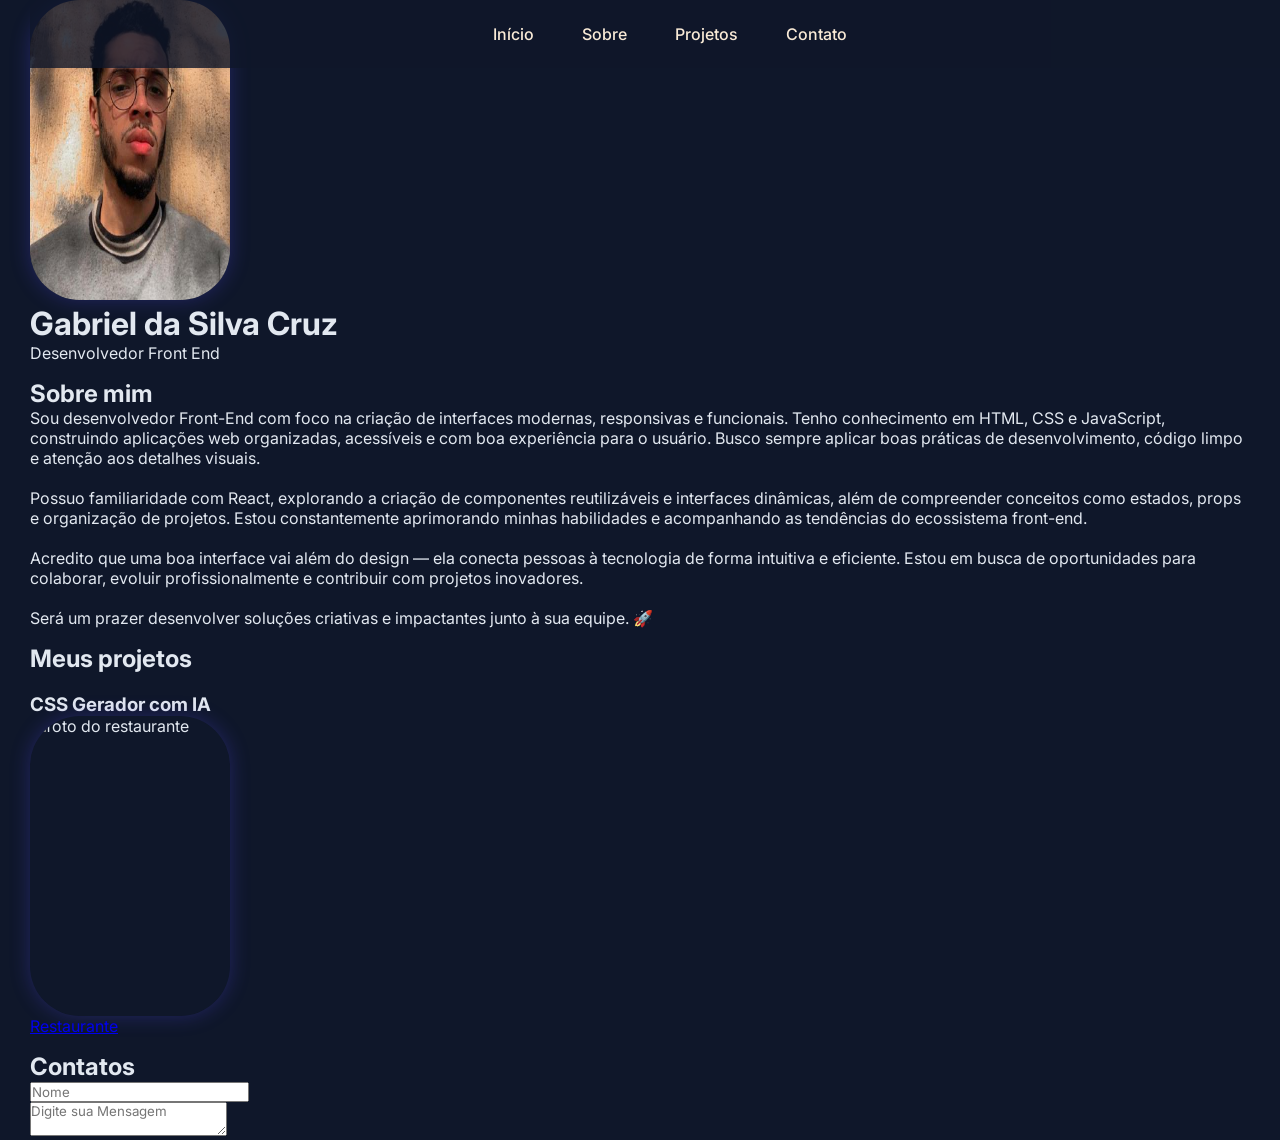
==== Portfolio/index.html @ a87facb9 "Primeiro commit do portfólio" ====
<!DOCTYPE html>
<html lang="pt-br">

<head>
    <meta charset="UTF-8">
    <meta name="viewport" content="width=device-width, initial-scale=1.0">
    <link rel="stylesheet" href="styles.css">
    <link rel="preconnect" href="https://fonts.googleapis.com">
    <link rel="preconnect" href="https://fonts.gstatic.com" crossorigin>
    <link
        href="https://fonts.googleapis.com/css2?family=Inter:ital,opsz,wght@0,14..32,100..900;1,14..32,100..900&display=swap"
        rel="stylesheet">
    <title>Portfólio</title>
</head>

<body>
    <nav class="navegacao">
        <ul class="menu">
            <li>
                <a href="#inicio" class="menu-link">Início</a>
            </li>
            <li>
                <a href="#sobre" class="menu-link">Sobre</a>
            </li>
            <li>
                <a href="#projetos" class="menu-link">Projetos</a>
            </li>
            <li>
                <a href="#contato" class="menu-link">Contato</a>
            </li>
        </ul>
    </nav>
    <main id="inicio" class="cabecalho">
            <img src="imagens/Gabriel.jpg" class="minha-foto" />
            <h1>Gabriel da Silva Cruz</h1>
            <p>Desenvolvedor Front End</p>
    </main>

    <section id="sobre" class="sobre">
        <h2 class="sobre-titulo">Sobre mim</h2>
        <div class="sobre-caixa">
            <p class="sobre-paragrafo">
                Sou desenvolvedor Front-End com foco na criação de interfaces modernas, responsivas e funcionais. Tenho
                conhecimento em HTML, CSS e JavaScript, construindo aplicações web organizadas, acessíveis e com boa
                experiência para o usuário. Busco sempre aplicar boas práticas de desenvolvimento, código limpo e
                atenção aos detalhes visuais.
                <br>
                <br>

                Possuo familiaridade com React, explorando a criação de componentes reutilizáveis e interfaces
                dinâmicas, além de compreender conceitos como estados, props e organização de projetos. Estou
                constantemente aprimorando minhas habilidades e acompanhando as tendências do ecossistema front-end.
                <br>
                <br>

                Acredito que uma boa interface vai além do design — ela conecta pessoas à tecnologia de forma intuitiva
                e eficiente. Estou em busca de oportunidades para colaborar, evoluir profissionalmente e contribuir com
                projetos inovadores.
                <br>
                <br>

                Será um prazer desenvolver soluções criativas e impactantes junto à sua equipe. 🚀
            </p>
        </div>
    </section>

    <section id="projetos" class="projetos">
        <h2>Meus projetos</h2>
        <div class="projetos-caixa">

            <!-- CSS Gerador com IA-->

            <div class="projetos-card">
                <img src="" alt="" class="projetos-imagem">
                <h3 class="projeto-css">CSS Gerador com IA </h3>
            </div>

            <!-- Restaurante -->

            <div class="projeto-restaurante">
                <img src="/imagens/restaurante.png" alt="foto do restaurante" class="imagem-restaurante">
                <a target="_blank" href="/projetos/restaurante/restaurante.html" class="projeto-css">Restaurante</a>
            </div>
        </div>
    </section>

            <!-- Contatos -->
             
    <section id="contatos" class="contatos">
        <h2 class="contatos-titulo">Contatos</h2>
        <form class="formulario-contato" id="formulario">
            <div class="nome-form">
                <input placeholder="Nome" class="campo-form">
            </div>
            <div class="grupo-form">
                <textarea class="text-form" placeholder="Digite sua Mensagem"></textarea>
            </div>
        </form>
    </section>

</body>

</html>
---- Portfolio/styles.css ----
* {
    margin: 0;
    padding: 0;
    box-sizing: border-box;
    font-family: "Inter", sans-serif;
}

html {
    scroll-behavior: smooth;
}

:root{
    --primaria: #4f46e5;
    --secundaria:#7c3aed;
    --escuro: #0f172a;
    --maisEscuro: #0a0f1c;
    --claro: #e2e8f0;
    --vidro: rgba(255, 255, 255, 0.1);

}

body {
    color: var(--claro);
    background-color: var(--escuro);
    display: flex;
    flex-direction: column;
    gap: 16px;
    margin-left: 30px;
    margin-right: 30px;
}

.navegacao {
    position: fixed;
    background: rgba(15, 23, 42, 0.8);
    width: 100%;
    z-index: 100;
    padding: 1.5rem;
}

.menu{
    display: flex;
    list-style: none;
    gap: 3rem;
    justify-content: center;
}

.menu-link{
    text-decoration: none;
    color: antiquewhite;
    font-weight: 500;
    position: relative;
    padding: 0.5 rem 0;
}

.menu-link::after{
    content: "";
    height: 2px;
    width: 0;
    position: absolute;
    bottom: 0;
    left: 0;
    background: linear-gradient(90deg, var(--primaria), var(--secundaria));
    transition: width 0.5s ease;
}

.menu-link:hover::after{
    width: 100%;
}

.minha-foto{
    width: 200px;
    height: 300px;
    box-shadow: 0 0 20px rgba(79,70,229, 0.3);
    border-radius: 50px;
    border: 4px var(--vidro);
    
}

.sobre{
    display: grid;
    flex-direction: row;

}

.sobre-titulo{
    display: grid;
    

}

.sobre-caixa{
    display: grid;
    
}

.sobre-paragrafo{
    display: grid;

    
}

.projeto-restaurante{
    display: flex;
    flex-direction: column;
    justify-content: center;
}

.imagem-restaurante{
    width: 200px;
    height: 300px;
    box-shadow: 0 0 20px rgba(79,70,229, 0.3);
    border-radius: 50px;
    border: 4px var(--vidro);
}
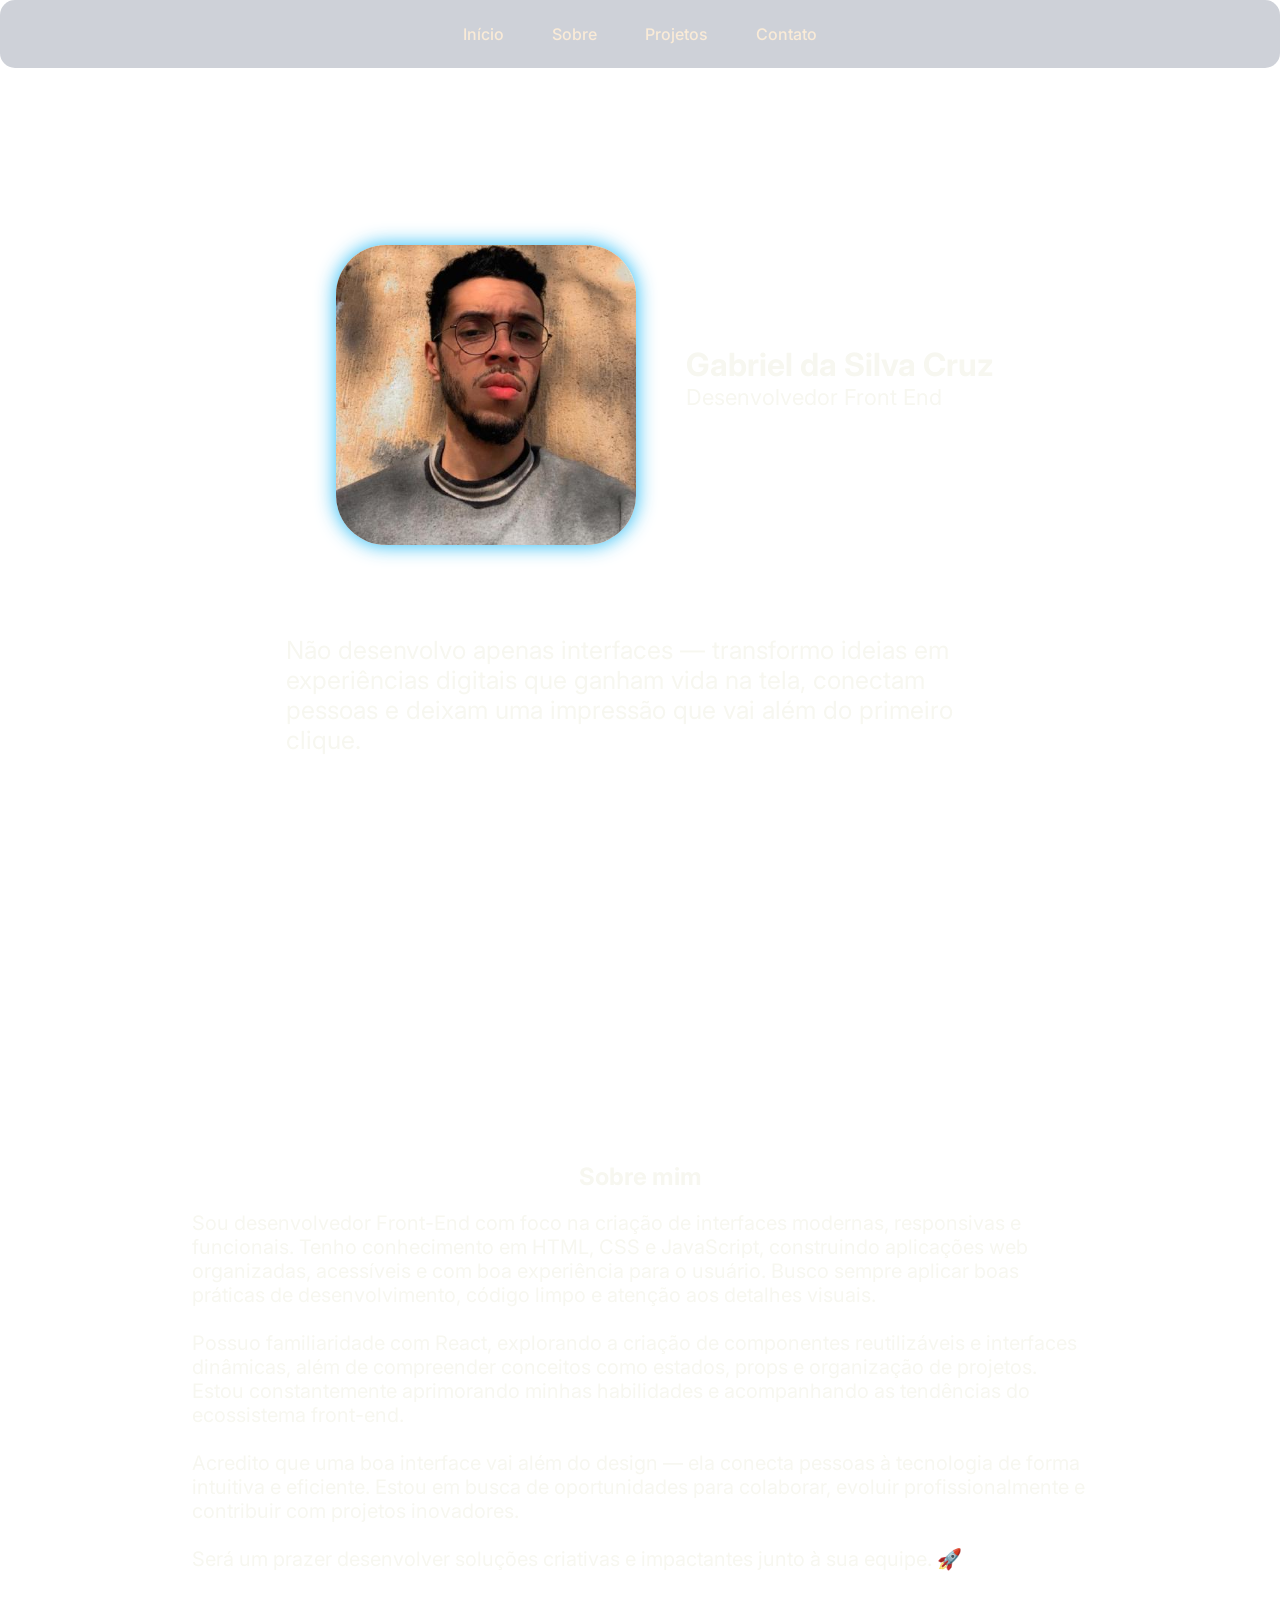
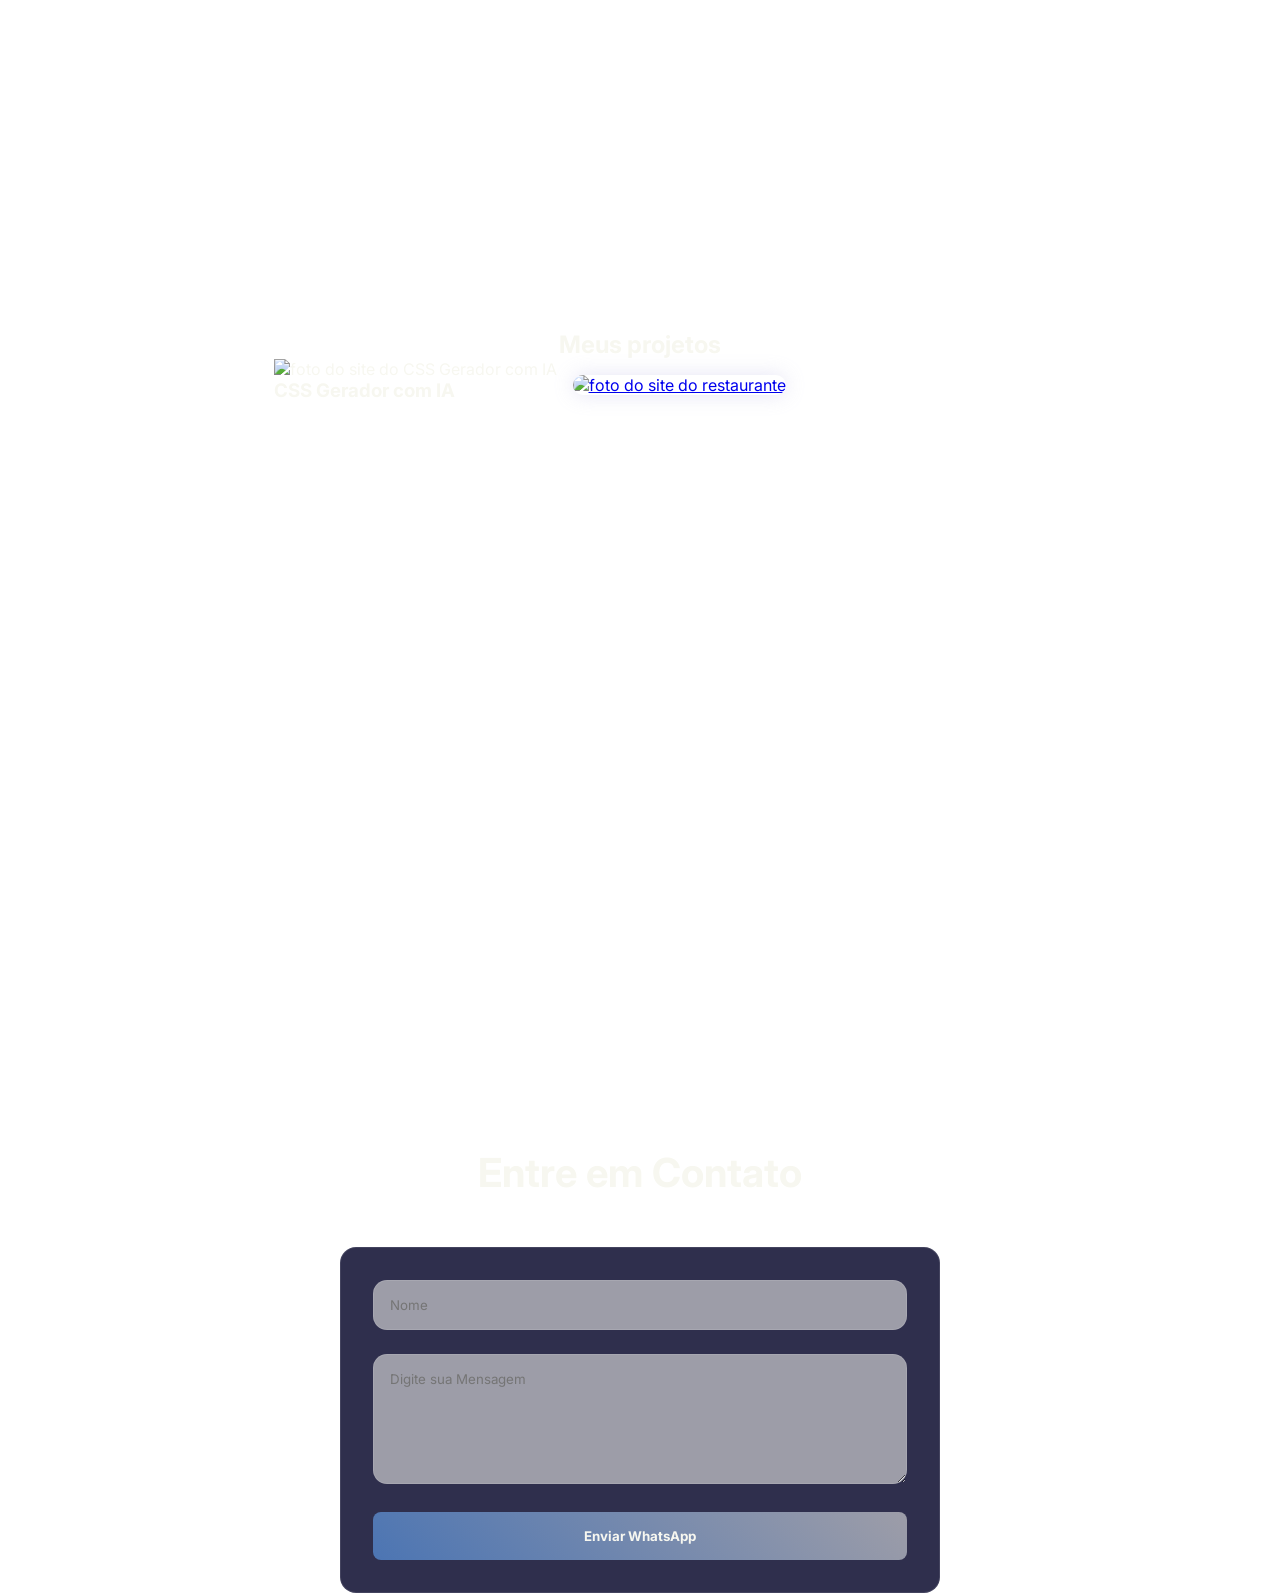
==== commit bf413d10: "finalização da funcionalidade de mensagem" ====
--- a/Portfolio/index.html
+++ b/Portfolio/index.html
@@ -1,103 +1,139 @@
 <!DOCTYPE html>
 <html lang="pt-br">
 
-<head>
-    <meta charset="UTF-8">
-    <meta name="viewport" content="width=device-width, initial-scale=1.0">
-    <link rel="stylesheet" href="styles.css">
-    <link rel="preconnect" href="https://fonts.googleapis.com">
-    <link rel="preconnect" href="https://fonts.gstatic.com" crossorigin>
-    <link
-        href="https://fonts.googleapis.com/css2?family=Inter:ital,opsz,wght@0,14..32,100..900;1,14..32,100..900&display=swap"
-        rel="stylesheet">
-    <title>Portfólio</title>
-</head>
+    <head>
+        <meta charset="UTF-8">
+        <meta name="viewport" content="width=device-width, initial-scale=1.0">
+        <link rel="stylesheet" href="styles.css">
+        <link rel="preconnect" href="https://fonts.googleapis.com">
+        <link rel="preconnect" href="https://fonts.gstatic.com" crossorigin>
+        <link
+            href="https://fonts.googleapis.com/css2?family=Inter:ital,opsz,wght@0,14..32,100..900;1,14..32,100..900&display=swap"
+            rel="stylesheet">
+        <title>Portfólio</title>
+    </head>
 
-<body>
-    <nav class="navegacao">
-        <ul class="menu">
-            <li>
-                <a href="#inicio" class="menu-link">Início</a>
-            </li>
-            <li>
-                <a href="#sobre" class="menu-link">Sobre</a>
-            </li>
-            <li>
-                <a href="#projetos" class="menu-link">Projetos</a>
-            </li>
-            <li>
-                <a href="#contato" class="menu-link">Contato</a>
-            </li>
-        </ul>
-    </nav>
-    <main id="inicio" class="cabecalho">
-            <img src="imagens/Gabriel.jpg" class="minha-foto" />
-            <h1>Gabriel da Silva Cruz</h1>
-            <p>Desenvolvedor Front End</p>
-    </main>
+    <body>
+        <nav class="navegacao">
+            <ul class="menu">
+                <li>
+                    <a href="#inicio" class="menu-link">Início</a>
+                </li>
+                <li>
+                    <a href="#sobre" class="menu-link">Sobre</a>
+                </li>
+                <li>
+                    <a href="#projetos" class="menu-link">Projetos</a>
+                </li>
+                <li>
+                    <a href="#contato" class="menu-link">Contato</a>
+                </li>
+            </ul>
+        </nav>
 
-    <section id="sobre" class="sobre">
-        <h2 class="sobre-titulo">Sobre mim</h2>
-        <div class="sobre-caixa">
-            <p class="sobre-paragrafo">
-                Sou desenvolvedor Front-End com foco na criação de interfaces modernas, responsivas e funcionais. Tenho
-                conhecimento em HTML, CSS e JavaScript, construindo aplicações web organizadas, acessíveis e com boa
-                experiência para o usuário. Busco sempre aplicar boas práticas de desenvolvimento, código limpo e
-                atenção aos detalhes visuais.
-                <br>
-                <br>
+        <div class="corpo1">
+            <main id="inicio" class="cabecalho">
+                <div class="grupo-primeira-info">
+                    <img src="imagens/Gabriel.jpg" class="minha-foto" />
+                    <div class="primeira-info">
+                        <h1>Gabriel da Silva Cruz</h1>
+                        <p class="primeira-info-paragrafo">Desenvolvedor Front End</p>
+                    </div>
+                </div>
+                <div class="segunda-info">
+                    <p class="segunda-info-paragrafo"> Não desenvolvo apenas interfaces — transformo ideias em experiências
+                    digitais que ganham vida na tela, conectam pessoas e deixam uma impressão que vai além do primeiro
+                    clique. </p>
+                </div>
+            </main>
+        </div>
 
-                Possuo familiaridade com React, explorando a criação de componentes reutilizáveis e interfaces
-                dinâmicas, além de compreender conceitos como estados, props e organização de projetos. Estou
-                constantemente aprimorando minhas habilidades e acompanhando as tendências do ecossistema front-end.
-                <br>
-                <br>
+            <section id="sobre" class="sobre">
+                <h2 class="sobre-titulo">Sobre mim</h2>
+                <div class="sobre-caixa">
+                    <p class="sobre-paragrafo">
+                        Sou desenvolvedor Front-End com foco na criação de interfaces modernas, responsivas e funcionais.
+                        Tenho
+                        conhecimento em HTML, CSS e JavaScript, construindo aplicações web organizadas, acessíveis e com boa
+                        experiência para o usuário. Busco sempre aplicar boas práticas de desenvolvimento, código limpo e
+                        atenção aos detalhes visuais.
+                        <br>
+                        <br>
 
-                Acredito que uma boa interface vai além do design — ela conecta pessoas à tecnologia de forma intuitiva
-                e eficiente. Estou em busca de oportunidades para colaborar, evoluir profissionalmente e contribuir com
-                projetos inovadores.
-                <br>
-                <br>
+                        Possuo familiaridade com React, explorando a criação de componentes reutilizáveis e interfaces
+                        dinâmicas, além de compreender conceitos como estados, props e organização de projetos. Estou
+                        constantemente aprimorando minhas habilidades e acompanhando as tendências do ecossistema front-end.
+                        <br>
+                        <br>
 
-                Será um prazer desenvolver soluções criativas e impactantes junto à sua equipe. 🚀
-            </p>
-        </div>
-    </section>
+                        Acredito que uma boa interface vai além do design — ela conecta pessoas à tecnologia de forma
+                        intuitiva
+                        e eficiente. Estou em busca de oportunidades para colaborar, evoluir profissionalmente e contribuir
+                        com
+                        projetos inovadores.
+                        <br>
+                        <br>
 
-    <section id="projetos" class="projetos">
-        <h2>Meus projetos</h2>
-        <div class="projetos-caixa">
+                        Será um prazer desenvolver soluções criativas e impactantes junto à sua equipe. 🚀
+                    </p>
+                </div>
+            </section>
+
+            <section id="projetos" class="projetos">
+                <h2>Meus projetos</h2>
+
+                <div class="projetos-caixa">
 
             <!-- CSS Gerador com IA-->
 
-            <div class="projetos-card">
-                <img src="" alt="" class="projetos-imagem">
-                <h3 class="projeto-css">CSS Gerador com IA </h3>
-            </div>
+                    <div class="projetos-card">
+                        <a>
+                            <img src="" alt="foto do site do CSS Gerador com IA" class="projetos-imagem">
+                            <h3 class="projeto-css">CSS Gerador com IA </h3>
+                        </a>
+                    </div>
 
             <!-- Restaurante -->
 
-            <div class="projeto-restaurante">
-                <img src="/imagens/restaurante.png" alt="foto do restaurante" class="imagem-restaurante">
-                <a target="_blank" href="/projetos/restaurante/restaurante.html" class="projeto-css">Restaurante</a>
-            </div>
-        </div>
-    </section>
+                    <div class="projeto-card-restaurante">
+                        <a target="_blank" href="/projetos/restaurante/restaurante.html" class="projeto-restaurante">
+                            <img src="/imagens/projetos/restaurante.png" alt="foto do site do restaurante" class="imagem-restaurante">
+                        </a>
+                    </div>
+                </div>
+            </section>
 
             <!-- Contatos -->
-             
-    <section id="contatos" class="contatos">
-        <h2 class="contatos-titulo">Contatos</h2>
-        <form class="formulario-contato" id="formulario">
-            <div class="nome-form">
-                <input placeholder="Nome" class="campo-form">
-            </div>
-            <div class="grupo-form">
-                <textarea class="text-form" placeholder="Digite sua Mensagem"></textarea>
-            </div>
-        </form>
-    </section>
 
-</body>
+            <section id="contato" class="contato">
+                <h2 class="contatos-titulo">Entre em Contato</h2>
+                <form class="formulario-contato" id="formulario" onsubmit="enviarWhats(event)">
+                    <div class="grupo-form">
+                        <input placeholder="Nome" class="campo-form" id="nome">
+                    </div>
+                    <div class="grupo-form">
+                        <textarea class="campo-form" placeholder="Digite sua Mensagem" id="mensagem" rows="6"></textarea>
+                    </div>
+                    <button type="submit" class="botao-form">Enviar WhatsApp</button>
+                </form>
+            </section>
+        <script>
+            function enviarWhats(event){
+                event.preventDefault()
+
+            const nome = document.getElementById('nome').value;
+            const mensagem = document.getElementById('mensagem').value;
+            const telefone = '5511994850356'
+
+            const texto = `Olá! Me chamo ${nome}, ${mensagem}`
+            const msgFormatada = encodeURIComponent(texto)
+
+            const url = `https://wa.me/${telefone}?text=${msgFormatada}`
+
+            window.open(url, '_blank')
+            }
+
+        </script>
+    </body>
 
 </html>
--- a/Portfolio/styles.css
+++ b/Portfolio/styles.css
@@ -10,31 +10,36 @@
 }
 
 :root{
-    --primaria: #4f46e5;
-    --secundaria:#7c3aed;
-    --escuro: #0f172a;
-    --maisEscuro: #0a0f1c;
-    --claro: #e2e8f0;
+    --primaria: #4c75b3;
+    --secundaria:#9d9da8;
+    --escuro: #303044;
+    --maisEscuro: #0A0F19;
+    --claro: #f7f7f0;
     --vidro: rgba(255, 255, 255, 0.1);
 
 }
 
 body {
+    width: 100%;
+    height: 100%;
+    background-image: url(/imagens/fundo/fundo.png);
+    background-repeat: no-repeat;
+    background-size: cover;
+    background-position: center;
+    display: flex;
+    flex-direction: column;
+    gap: 16px;
     color: var(--claro);
-    background-color: var(--escuro);
-    display: flex;
-    flex-direction: column;
-    gap: 16px;
-    margin-left: 30px;
-    margin-right: 30px;
-}
+}
+
 
 .navegacao {
     position: fixed;
-    background: rgba(15, 23, 42, 0.8);
+    background: rgba(10, 25, 63, 0.2);
     width: 100%;
     z-index: 100;
     padding: 1.5rem;
+    border-radius: 15px;
 }
 
 .menu{
@@ -59,7 +64,7 @@
     position: absolute;
     bottom: 0;
     left: 0;
-    background: linear-gradient(90deg, var(--primaria), var(--secundaria));
+    background: linear-gradient(100deg, var(--primaria), var(--secundaria));
     transition: width 0.5s ease;
 }
 
@@ -67,48 +72,212 @@
     width: 100%;
 }
 
+
+/* ------------------------------------------------------------
+---------------------------------------------------------------
+
+            INICIO
+
+---------------------------------------------------------------
+------------------------------------------------------------ */
+
+
+.corpo1{
+    display: flex;
+    justify-content: center; 
+    align-items: center;     
+    height: 100vh;
+}
+
+
+
+.cabecalho{
+    flex-direction: column;
+    
+}
+
+.grupo-primeira-info {
+    display: flex;
+    justify-content: center;
+    margin-left: 50px;
+    margin-top: 100px;
+}
+
+.primeira-info{
+     margin-top: 100px;
+     margin-left: 50px;
+     
+}
+
+.primeira-info-paragrafo{
+    font-size: 22px;
+    
+}
+
+.segunda-info{
+    width: 100%;
+    max-width: 75vh;
+    margin-top: 10vh;
+    font-size: 25px;
+    display: flex;
+    align-items: center;
+
+}
+
 .minha-foto{
-    width: 200px;
+    width: 300px;
     height: 300px;
-    box-shadow: 0 0 20px rgba(79,70,229, 0.3);
+    box-shadow: 0 0 20px rgba(3, 175, 243, 0.9);
     border-radius: 50px;
     border: 4px var(--vidro);
     
 }
 
+
+/* ------------------------------------------------------------
+---------------------------------------------------------------
+
+            SOBRE
+
+---------------------------------------------------------------
+------------------------------------------------------------ */
+
+
 .sobre{
-    display: grid;
-    flex-direction: row;
-
+    display: flex;
+    justify-content: center; 
+    align-items: center;     
+    height: 100vh;
+    flex-direction: column;
 }
 
 .sobre-titulo{
-    display: grid;
-    
-
+    padding-bottom: 20px;
 }
 
 .sobre-caixa{
-    display: grid;
+    max-width: 70%;
+    font-size: 2px;
     
 }
 
 .sobre-paragrafo{
-    display: grid;
-
-    
-}
-
-.projeto-restaurante{
-    display: flex;
-    flex-direction: column;
+    display: flex;
     justify-content: center;
+    font-size: 20px;
+}
+
+
+/* ------------------------------------------------------------
+---------------------------------------------------------------
+
+            PROJETOS
+
+---------------------------------------------------------------
+------------------------------------------------------------ */
+
+
+.projetos{
+    display: flex;
+    justify-content: center; 
+    align-items: center;     
+    height: 100vh;
+    flex-direction: column;
+}
+
+.projetos-caixa{
+    display: flex;
+    float: left;
+    justify-content: flex-start;
+}
+
+
+.projeto-card-restaurante{
+    width: 50vh;
+    height: 75vh;
+    padding: 16px;
+    transition: 0.5s;
+}
+
+.projeto-card-restaurante:hover{
+    transform: scale(1.02);
 }
 
 .imagem-restaurante{
-    width: 200px;
-    height: 300px;
-    box-shadow: 0 0 20px rgba(79,70,229, 0.3);
+    width: 100%;
+    height: 100%;
+    box-shadow: 0 0 20px rgba(169, 166, 218, 0.3);
     border-radius: 50px;
-    border: 4px var(--vidro);
+    transition: all 0.5s ease;
+}
+
+.imagem-restaurante:hover{
+    transform: scale(1.06);
+}
+
+
+/* ------------------------------------------------------------
+---------------------------------------------------------------
+
+            CONTATOS
+
+---------------------------------------------------------------
+------------------------------------------------------------ */
+
+
+.contatos{
+    padding: 6rem 2rem;
+}
+
+.contatos-titulo{
+    text-align: center;
+    font-size: 2.5rem;
+    margin-bottom: 50px;
+}
+
+.formulario-contato{
+    max-width: 600px;
+    margin: 0 auto;
+    background-color: #2f2f4d;
+    backdrop-filter: blur(5px);
+    padding: 2rem;
+    border: 1px solid var(--vidro);
+    border-radius: 16px;
+}
+
+.campo-form{
+    width: 100%;
+    padding: 1rem;
+    background:  var(--secundaria);
+    color: var(--claro);
+    border: 1px solid var(--vidro);
+    border-radius: 14px;
+    outline: none;
+
+}
+
+.campo-form:focus{
+    border-color: rgba(40, 24, 180, 0.9);
+    box-shadow: 0 0 10px rgba(10, 25, 63, 0.2);
+}
+
+.grupo-form{
+    margin-bottom: 1.5rem;
+}
+
+.botao-form{
+    color: var(--claro);
+    background: linear-gradient(45deg,var(--primaria), var(--secundaria));
+    padding: 1rem 2rem;
+    border: none;
+    border-radius: 8px;
+    cursor: pointer;
+    font-weight: bold;
+    width: 100%;
+    transition: all 0.5 ease;
+}
+
+.botao-form:hover{
+    transform: translateY(-4px);
+    box-shadow: #4c75b3;
 }
